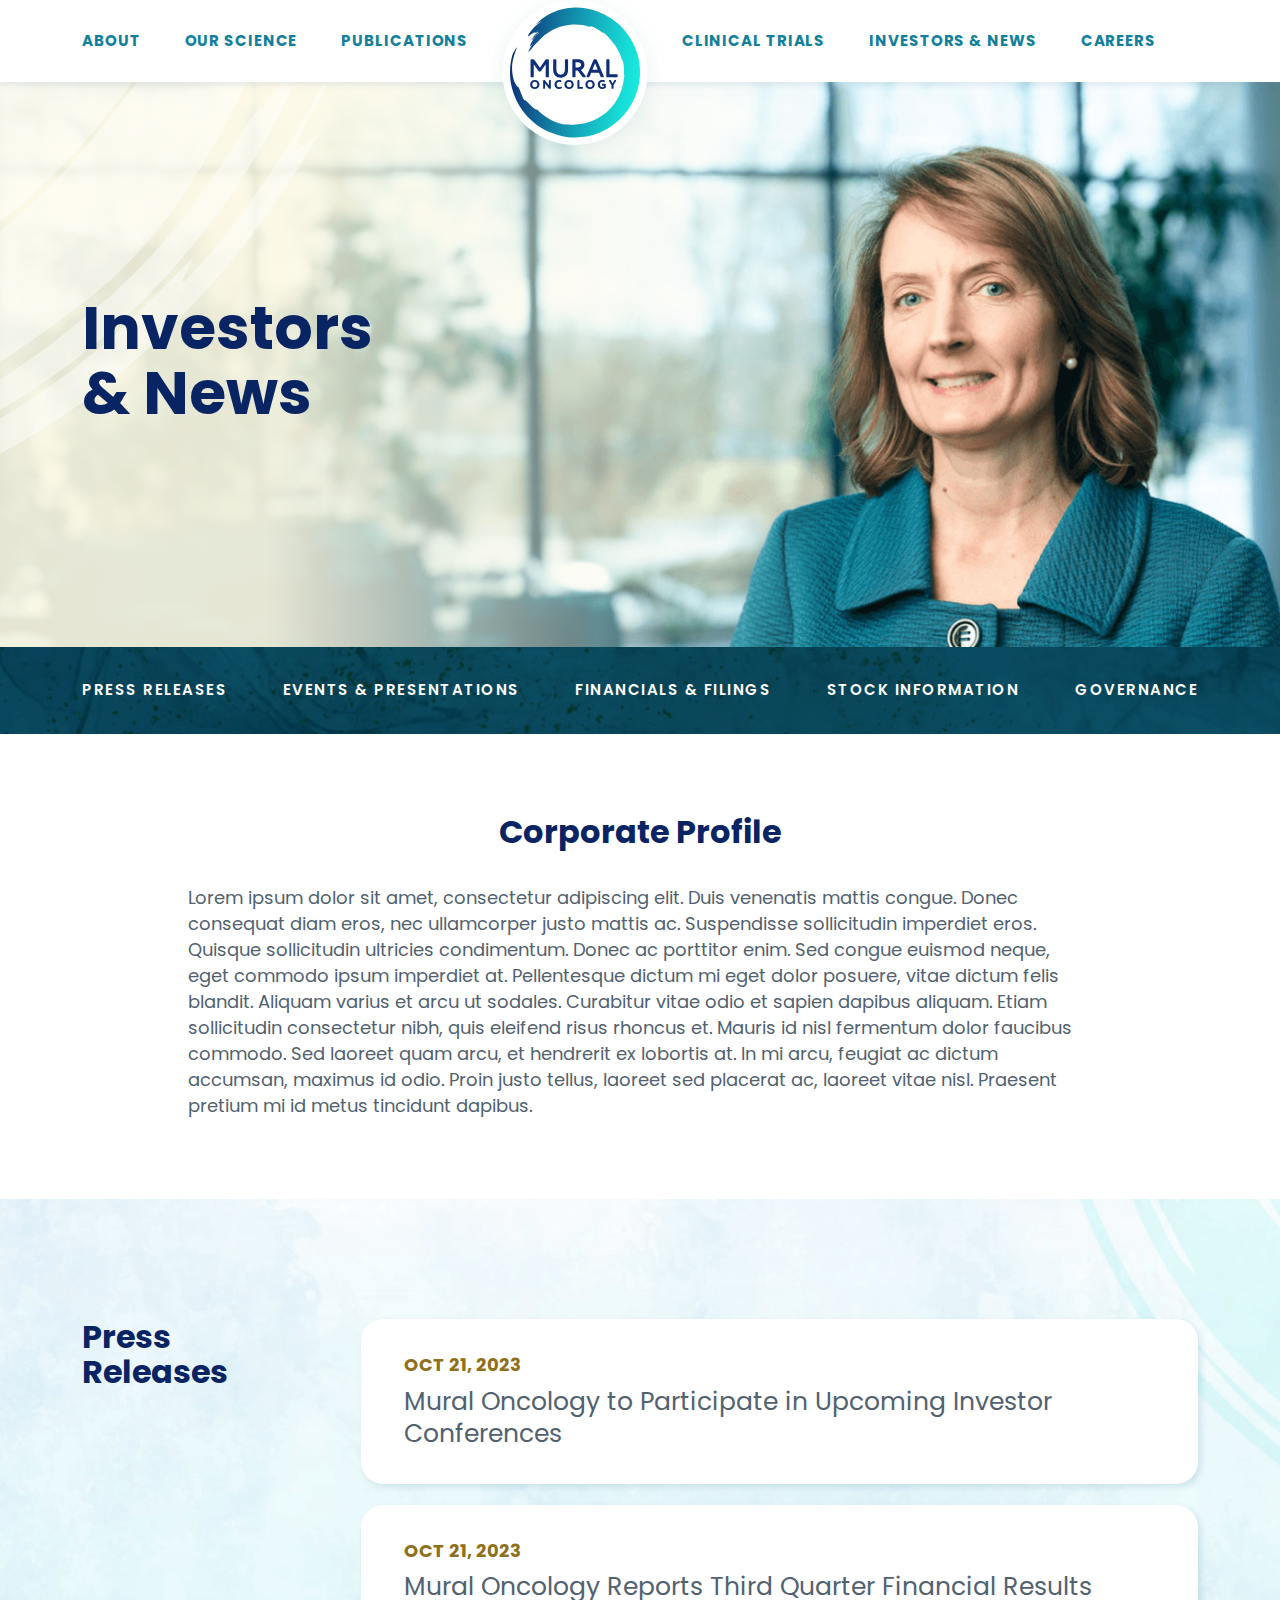
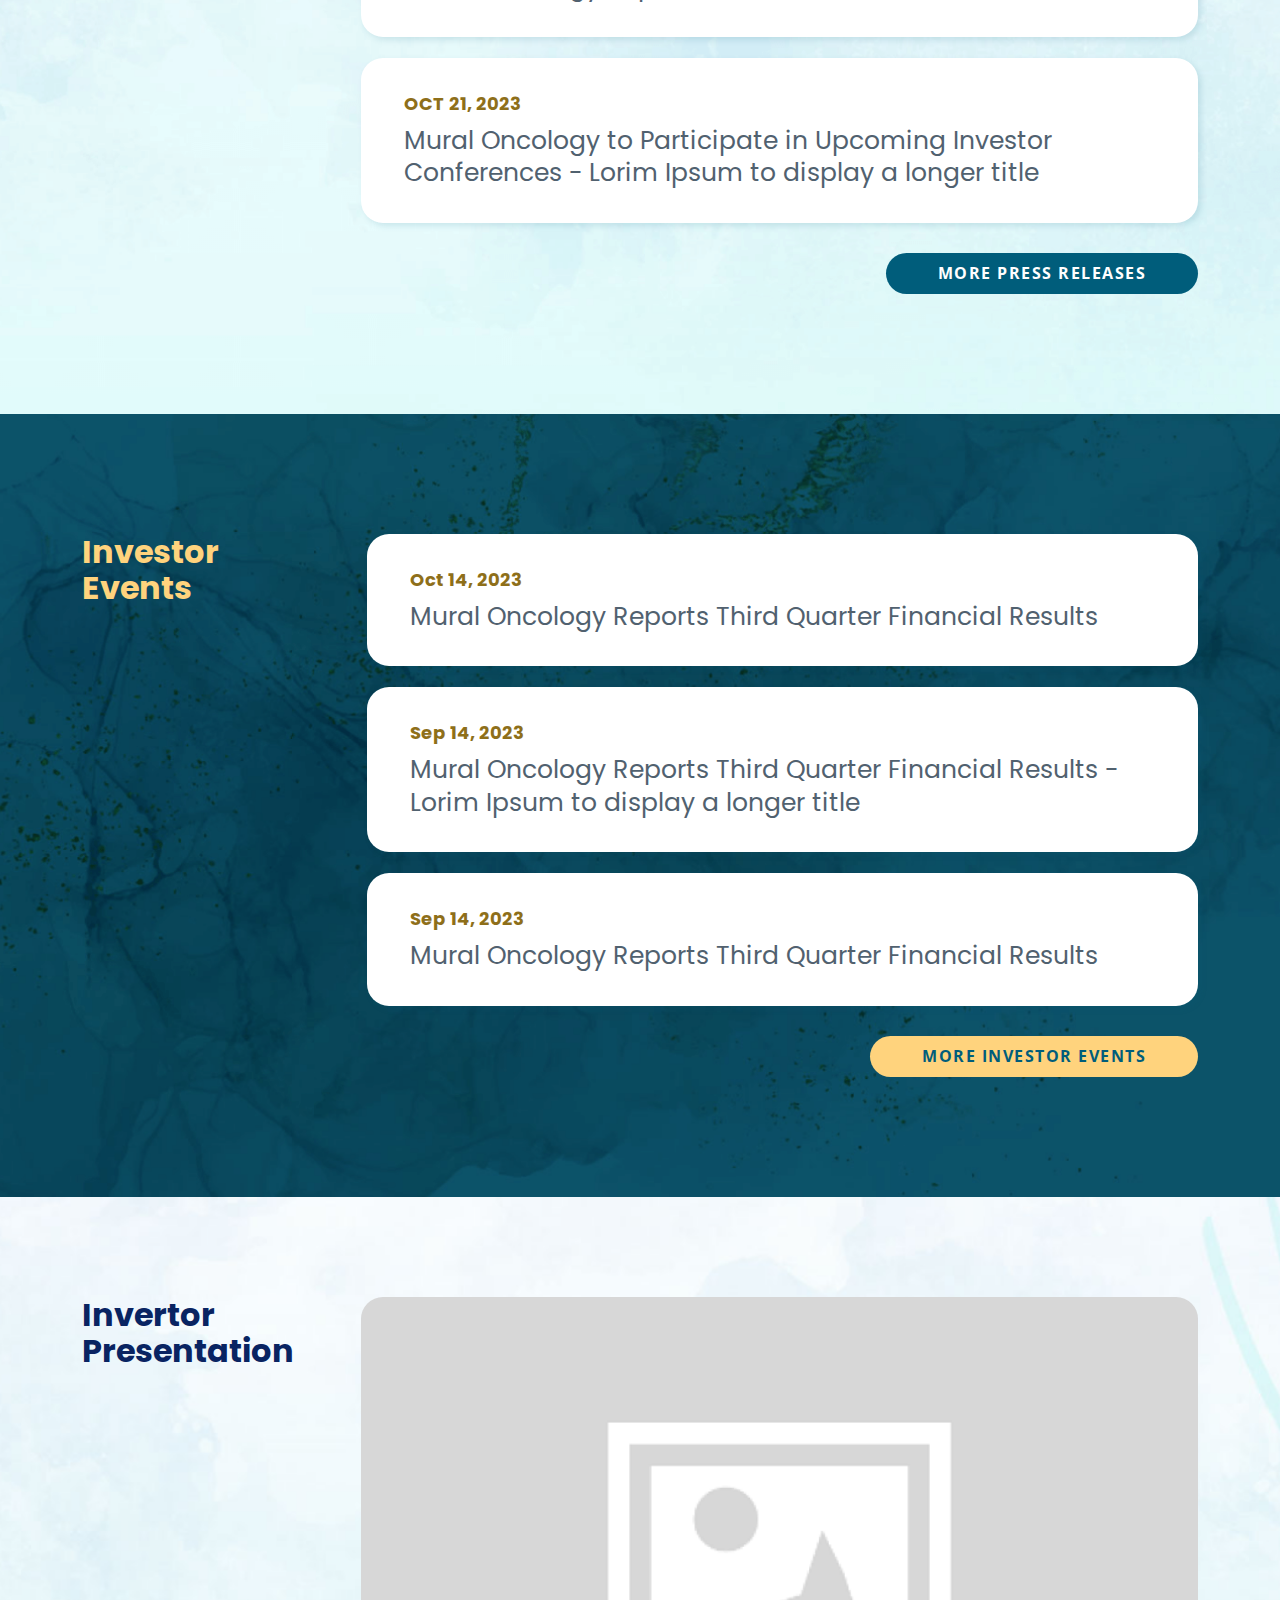
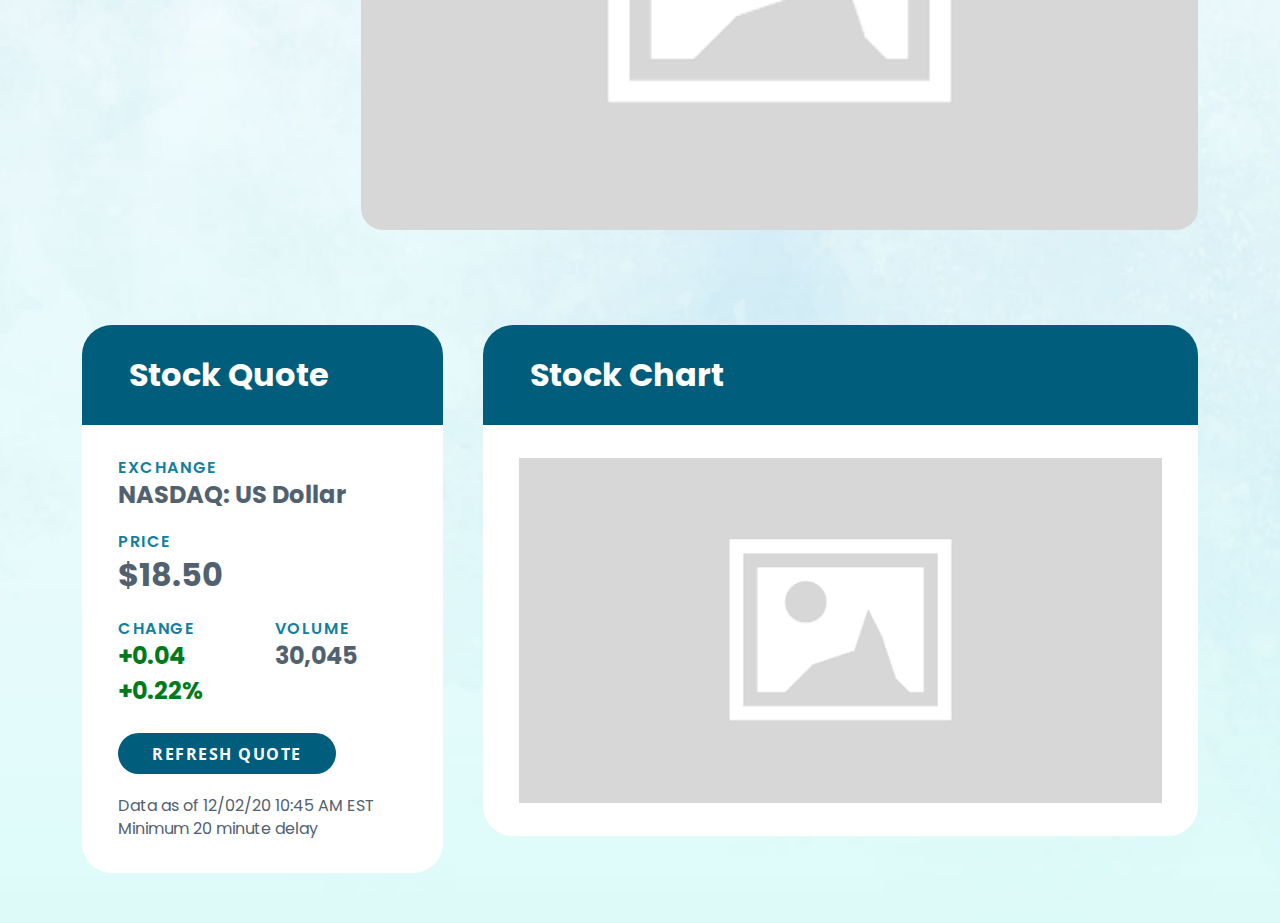
==== index.html @ 208727fe "0.1" ====
<!DOCTYPE html>
<html lang="en">
  <head>
    <meta charset="utf-8" />
    <title>Investor</title>
    <meta
      name="viewport"
      content="width=device-width, initial-scale=1, shrink-to-fit=no"
    />
    <meta name="description" content="Site description will be here" />
    <link rel="stylesheet" type="text/css" href="css/bootstrap.min.css" />
    <link rel="stylesheet" type="text/css" href="css/owl.carousel.min.css" />
    <link
      href="https://kit-pro.fontawesome.com/releases/v5.15.2/css/pro.min.css"
      rel="stylesheet"
    />
    <link rel="stylesheet" href="css/nice-select.css" />
    <link rel="stylesheet" href="css/default-edit.css" />
    <link rel="stylesheet" type="text/css" href="style.css" />
    <link rel="stylesheet" type="text/css" href="css/responsive.css" />
    <!--End ALL STYLESHEET -->
  </head>

  <body>
    <!-- preloader -->
    <div id="preloader"></div>
    <!-- preloader-end -->
    <!-- main-wrap -->
    <div class="main-wrap">
      <!-- offcanvas-start -->
      <div class="offcanvas-menu">
        <ul class="offmenu" id="menuParent">
          <a href="#" class="offcanvas-close"><i class="fa fa-times"></i></a>
          <li class="active"><a href="#">HOME</a></li>
          <li><a href="#">ABOUT US</a></li>
          <li class="dropdown">
            <a href="#" data-bs-toggle="collapse" data-bs-target="#drop-menu1"
              >OUR HORSES</a
            >
            <div
              class="dropdown-menu-custom collapse"
              id="drop-menu1"
              data-bs-parent="#menuParent"
            >
              <ul>
                <li><a href="#">YEARLINGS</a></li>
                <li><a href="#">2 YEAR OLDS</a></li>
                <li><a href="#">3 YEAR OLD PLUS</a></li>
              </ul>
            </div>
          </li>
          <li><a href="#">LATEST NEWS</a></li>
          <li><a href="#">CONTACT & FIND US</a></li>
        </ul>
      </div>
      <div class="offcanvas-overlay"></div>
      <!-- offcanvas-start-end -->

      <!-- header-section -->
      <header class="header-section">
        <div class="header-in">
          <div class="container">
            <div class="header-section__inner">
              <div class="header-left">
                <div class="main-menu">
                  <ul>
                    <li>
                      <a href="#">ABOUT</a>
                      <div class="main-dropdown">
                        <ul class="dropdown-ul">
                          <li><a href="#">Leaders</a></li>
                        </ul>
                      </div>
                    </li>
                    <li>
                      <a href="#">OUR SCIENCE</a>
                      <div class="main-dropdown">
                        <ul class="dropdown-ul">
                          <li><a href="#">Pipeline</a></li>
                        </ul>
                      </div>
                    </li>
                    <li><a href="#">PUBLICATIONS</a></li>
                  </ul>
                </div>
              </div>
              <a href="index.html" class="header-logo">
                <img src="images/logo.svg" alt="" />
              </a>
              <div class="header-right">
                <div class="main-menu">
                  <ul>
                    <li><a href="#">CLINICAL TRIALS</a></li>
                    <li>
                      <a href="#">INVESTORS & NEWS</a>
                      <div class="main-dropdown">
                        <ul class="dropdown-ul">
                          <li><a href="#">Press Releases</a></li>
                          <li><a href="#">Events & Presentations</a></li>
                          <li><a href="#">Financials & Filings</a></li>
                          <li><a href="#">Stock Information</a></li>
                          <li><a href="#">Governance</a></li>
                        </ul>
                      </div>
                    </li>
                    <li><a href="#">CAREERS</a></li>
                  </ul>
                </div>
                <a href="#" class="header-search-icon">
                  <i class="far fa-search"></i>
                </a>
              </div>
            </div>
          </div>
        </div>
      </header>
      <!--End header-section -->

      <!-- main -->
      <main>
        <!-- hero-section -->
        <section class="hero-section">
          <div class="container">
            <div class="hero-section__inner">
              <img src="images/hl-shape.png" alt="" class="hero-shape1" />
              <div class="hero-content">
                <h1 class="h1">
                  Investors <br />
                  & News
                </h1>
              </div>
            </div>
          </div>
        </section>
        <!-- hero-section end -->

        <!-- bar-menu -->
        <div class="bar-menu__outer">
          <div class="container">
            <div class="bar-menu__inner">
              <div class="bar-menu">
                <ul>
                  <li><a href="#">Press Releases</a></li>
                  <li><a href="#">Events & Presentations</a></li>
                  <li><a href="#">Financials & Filings</a></li>
                  <li><a href="#">Stock Information</a></li>
                  <li><a href="#">Governance</a></li>
                </ul>
              </div>
            </div>
          </div>
        </div>
        <!-- bar-menu-end -->

        <!-- cp-section -->
        <section class="cp-section">
          <div class="container">
            <div class="cp-section__inner">
              <div class="cp-content cont-blk">
                <h2 class="h2">Corporate Profile</h2>
                <p>
                  Lorem ipsum dolor sit amet, consectetur adipiscing elit. Duis
                  venenatis mattis congue. Donec consequat diam eros, nec
                  ullamcorper justo mattis ac. Suspendisse sollicitudin
                  imperdiet eros. Quisque sollicitudin ultricies condimentum.
                  Donec ac porttitor enim. Sed congue euismod neque, eget
                  commodo ipsum imperdiet at. Pellentesque dictum mi eget dolor
                  posuere, vitae dictum felis blandit. Aliquam varius et arcu ut
                  sodales. Curabitur vitae odio et sapien dapibus aliquam. Etiam
                  sollicitudin consectetur nibh, quis eleifend risus rhoncus et.
                  Mauris id nisl fermentum dolor faucibus commodo. Sed laoreet
                  quam arcu, et hendrerit ex lobortis at. In mi arcu, feugiat ac
                  dictum accumsan, maximus id odio. Proin justo tellus, laoreet
                  sed placerat ac, laoreet vitae nisl. Praesent pretium mi id
                  metus tincidunt dapibus.
                </p>
              </div>
            </div>
          </div>
        </section>
        <!-- cp-section-end -->

        <!-- pr-section -->
        <section class="pr-section">
          <div class="container">
            <div class="pr-section__inner">
              <div class="pr-row row g-0">
                <div class="col-lg-3">
                  <div class="pr-row__title">
                    <h2 class="h2 mb-0">
                      Press <br />
                      Releases
                    </h2>
                  </div>
                </div>
                <div class="col-lg-9">
                  <div class="x-card__wrapper">
                    <div class="x-card">
                      <h4 class="th4">OCT 21, 2023</h4>
                      <h3 class="mb-0">
                        Mural Oncology to Participate in Upcoming Investor
                        Conferences
                      </h3>
                    </div>
                    <div class="x-card">
                      <h4 class="th4">OCT 21, 2023</h4>
                      <h3 class="mb-0">
                        Mural Oncology Reports Third Quarter Financial Results
                      </h3>
                    </div>
                    <div class="x-card">
                      <h4 class="th4">OCT 21, 2023</h4>
                      <h3 class="mb-0">
                        Mural Oncology to Participate in Upcoming Investor
                        Conferences - Lorim Ipsum to display a longer title
                      </h3>
                    </div>
                  </div>
                  <div class="pr-x-cards-foot">
                    <a href="#" class="default-button">More Press Releases </a>
                  </div>
                </div>
              </div>
            </div>
          </div>
        </section>
        <!-- pr-section-end -->

        <!-- pr-section -->
        <section
          class="pr-section"
          style="
            background: url('images/ie-bg.png') no-repeat center center/cover;
          "
        >
          <div class="container">
            <div class="pr-section__inner">
              <div class="pr-row row">
                <div class="col-lg-3">
                  <div class="pr-row__title">
                    <h2 class="h2 mb-0 color-theme4">
                      Investor <br />
                      Events
                    </h2>
                  </div>
                </div>
                <div class="col-lg-9">
                  <div class="x-card__wrapper">
                    <div class="x-card">
                      <h4 class="th4">Oct 14, 2023</h4>
                      <h3 class="mb-0">
                        Mural Oncology Reports Third Quarter Financial Results
                      </h3>
                    </div>
                    <div class="x-card">
                      <h4 class="th4">Sep 14, 2023</h4>
                      <h3 class="mb-0">
                        Mural Oncology Reports Third Quarter Financial Results -
                        Lorim Ipsum to display a longer title
                      </h3>
                    </div>
                    <div class="x-card">
                      <h4 class="th4">Sep 14, 2023</h4>
                      <h3 class="mb-0">
                        Mural Oncology Reports Third Quarter Financial Results
                      </h3>
                    </div>
                  </div>
                  <div class="pr-x-cards-foot">
                    <a href="#" class="default-button default-button--theme4"
                      >MORE INVESTOR EVENTS</a
                    >
                  </div>
                </div>
              </div>
            </div>
          </div>
        </section>
        <!-- pr-section-end -->

        <!-- ip-section -->
        <section class="ip-section">
          <div class="container">
            <div class="ip-section__inner">
              <div class="ip-t-row row gx-0">
                <div class="col-lg-3">
                  <div class="ip-t-row__title">
                    <h2 class="h2 mb-0">
                      Invertor <br />
                      Presentation
                    </h2>
                  </div>
                </div>
                <div class="col-lg-9">
                  <div class="ip-t-row__image"></div>
                </div>
              </div>

              <div class="ip-b-row row gx-3">
                <div class="col-lg-4">
                  <div class="ip-box">
                    <div class="ip-box__title">
                      <h3 class="mb-0">Stock Quote</h3>
                    </div>
                    <div class="ip-box__body">
                      <div class="ip-cg">
                        <h4>Exchange</h4>
                        <h3 class="mb-0">NASDAQ: US Dollar</h3>
                      </div>
                      <div class="ip-cg">
                        <h4>Price</h4>
                        <h3 class="sb mb-0">$18.50</h3>
                      </div>
                      <div class="row">
                        <div class="col-6">
                          <div class="ip-cg">
                            <h4>Change</h4>
                            <h3 class="mb-0">
                              <span class="grn">+0.04 +0.22%</span>
                            </h3>
                          </div>
                        </div>
                        <div class="col-6">
                          <div class="ip-cg">
                            <h4>Volume</h4>
                            <h3 class="mb-0">30,045</h3>
                          </div>
                        </div>
                      </div>
                      <div class="ip-bd__ft">
                        <a
                          href="#"
                          class="default-button default-button--sw button"
                          >Refresh Quote</a
                        >
                        <p>
                          Data as of 12/02/20 10:45 AM EST <br />
                          Minimum 20 minute delay
                        </p>
                      </div>
                    </div>
                  </div>
                </div>
                <div class="col-lg-8">
                  <div class="ip-box ms-4">
                    <div class="ip-box__title">
                      <h3 class="mb-0">Stock Chart</h3>
                    </div>
                    <div class="ip-box__body">
                      <div class="ip-box-f__image"></div>
                    </div>
                  </div>
                </div>
              </div>
            </div>
          </div>
        </section>
        <!-- ip-section-end -->
      </main>
      <!-- main end -->

      <!-- footer-section -->
      <footer class="footer-section"></footer>
      <!--End footer-section -->
    </div>
    <!-- main-wrap -->

    <!-- js -->
    <script src="js/jquery-3.6.0.min.js"></script>
    <script src="js/bootstrap.bundle.min.js"></script>
    <script src="js/jquery.nice-select.min.js"></script>
    <script src="js/owl.carousel.min.js"></script>
    <script src="js/main.js"></script>
    <!-- End All Js -->
  </body>
</html>
---- css/nice-select.css ----
.nice-select {
  -webkit-tap-highlight-color: transparent;
  background-color: #fff;
  border-radius: 5px;
  border: solid 1px #e8e8e8;
  box-sizing: border-box;
  clear: both;
  cursor: pointer;
  display: block;
  float: left;
  font-family: inherit;
  font-size: 14px;
  font-weight: normal;
  height: 42px;
  line-height: 40px;
  outline: none;
  padding-left: 18px;
  padding-right: 30px;
  position: relative;
  text-align: left !important;
  -webkit-transition: all 0.2s ease-in-out;
  transition: all 0.2s ease-in-out;
  -webkit-user-select: none;
     -moz-user-select: none;
      -ms-user-select: none;
          user-select: none;
  white-space: nowrap;
  width: auto; }
  .nice-select:hover {
    border-color: #dbdbdb; }
  .nice-select:active, .nice-select.open, .nice-select:focus {
    border-color: #999; }
  .nice-select:after {
    border-bottom: 2px solid #999;
    border-right: 2px solid #999;
    content: '';
    display: block;
    height: 5px;
    margin-top: -4px;
    pointer-events: none;
    position: absolute;
    right: 12px;
    top: 50%;
    -webkit-transform-origin: 66% 66%;
        -ms-transform-origin: 66% 66%;
            transform-origin: 66% 66%;
    -webkit-transform: rotate(45deg);
        -ms-transform: rotate(45deg);
            transform: rotate(45deg);
    -webkit-transition: all 0.15s ease-in-out;
    transition: all 0.15s ease-in-out;
    width: 5px; }
  .nice-select.open:after {
    -webkit-transform: rotate(-135deg);
        -ms-transform: rotate(-135deg);
            transform: rotate(-135deg); }
  .nice-select.open .list {
    opacity: 1;
    pointer-events: auto;
    -webkit-transform: scale(1) translateY(0);
        -ms-transform: scale(1) translateY(0);
            transform: scale(1) translateY(0); }
  .nice-select.disabled {
    border-color: #ededed;
    color: #999;
    pointer-events: none; }
    .nice-select.disabled:after {
      border-color: #cccccc; }
  .nice-select.wide {
    width: 100%; }
    .nice-select.wide .list {
      left: 0 !important;
      right: 0 !important; }
  .nice-select.right {
    float: right; }
    .nice-select.right .list {
      left: auto;
      right: 0; }
  .nice-select.small {
    font-size: 12px;
    height: 36px;
    line-height: 34px; }
    .nice-select.small:after {
      height: 4px;
      width: 4px; }
    .nice-select.small .option {
      line-height: 34px;
      min-height: 34px; }
  .nice-select .list {
    background-color: #fff;
    border-radius: 5px;
    box-shadow: 0 0 0 1px rgba(68, 68, 68, 0.11);
    box-sizing: border-box;
    margin-top: 4px;
    opacity: 0;
    overflow: hidden;
    padding: 0;
    pointer-events: none;
    position: absolute;
    top: 100%;
    left: 0;
    -webkit-transform-origin: 50% 0;
        -ms-transform-origin: 50% 0;
            transform-origin: 50% 0;
    -webkit-transform: scale(0.75) translateY(-21px);
        -ms-transform: scale(0.75) translateY(-21px);
            transform: scale(0.75) translateY(-21px);
    -webkit-transition: all 0.2s cubic-bezier(0.5, 0, 0, 1.25), opacity 0.15s ease-out;
    transition: all 0.2s cubic-bezier(0.5, 0, 0, 1.25), opacity 0.15s ease-out;
    z-index: 9; }
    .nice-select .list:hover .option:not(:hover) {
      background-color: transparent !important; }
  .nice-select .option {
    cursor: pointer;
    font-weight: 400;
    line-height: 40px;
    list-style: none;
    min-height: 40px;
    outline: none;
    padding-left: 18px;
    padding-right: 29px;
    text-align: left;
    -webkit-transition: all 0.2s;
    transition: all 0.2s; }
    .nice-select .option:hover, .nice-select .option.focus, .nice-select .option.selected.focus {
      background-color: #f6f6f6; }
    .nice-select .option.selected {
      font-weight: bold; }
    .nice-select .option.disabled {
      background-color: transparent;
      color: #999;
      cursor: default; }

.no-csspointerevents .nice-select .list {
  display: none; }

.no-csspointerevents .nice-select.open .list {
  display: block; }
---- css/default-edit.css ----
/* ---buttons--- */
.default-button {
    min-height: 41px;
    padding: 3px 52px;
    letter-spacing: 1.5px;
    display: inline-flex;
    align-items: center;
    justify-content: center;
    text-align: center;
    background: #005D7B;
    color: #fff;
    border-radius: 40px;
    position: relative;
    z-index: 10;
    text-transform: uppercase;
    font-weight: 700;
    font-family: var(--openSans);
    transition: 0.3s;
}
.default-button::after {
    content: '';
    height: 100%;
    width: 100%;
    top: 0;
    left: 0;
    display: block;
    position: absolute;
    border-radius: inherit;
    background: linear-gradient(91deg, #18E1DA 9.72%, #00BECC 97.7%);
    z-index: -1;
    opacity: 0;
    transition: 0.3s;
}
.default-button:hover::after {
    opacity: 1;
}

.default-button:hover {
    color: #fff;
}

.default-button--theme4 {
    background: var(--theme__color4);
    color: #005D7B;
}

.default-button--sw {
    padding-left: 34px;
    padding-right: 34px;
}
/* ---buttons---end */

/* small-tools */
.underline {
    text-decoration: underline !important;
}
.h-initial {
    height: initial !important;
}
.space-nowrap {
    white-space: nowrap;
}
.hidden-scroll {
    overflow-y: auto !important;
    -ms-overflow-style: none !important;  /* IE and Edge */
    scrollbar-width: none !important;  /* Firefox */
}
.hidden-scroll::-webkit-scrollbar {
    display: none !important;
}
.pseudo-before-none::before {
    display: none !important;
}
.pseudo-after-none::after {
    display: none !important;
}
.pseudo-none::before,
.pseudo-none::after {
    display: none !important;
}



.flip {
    transform: rotateY(180deg);
}
.flip-x {
    transform: rotateX(180deg);
}
.rotate1_8 {
    transform: rotate(45deg) !important;
}
.rotate2_8 {
    transform: rotate(90deg) !important;
}
.rotate3_8 {
    transform: rotate(135deg) !important;
}
.rotate4_8 {
    transform: rotate(180deg) !important;
}
.rotate5_8 {
    transform: rotate(225deg) !important;
}
.rotate6_8 {
    transform: rotate(270deg) !important;
}
.rotate7_8 {
    transform: rotate(315deg) !important;
}
.rotate8_8 {
    transform: rotate(360deg) !important;
}


/* bg */
.bg-theme1 {
    background: var(--theme__color1) !important;
}
.bg-theme2 {
    background: var(--theme__color2) !important;
}
.bg-theme3 {
    background: var(--theme__color3) !important;
}
.bg-theme4 {
    background: var(--theme__color4) !important;
}
.bg-theme5 {
    background: var(--theme__color5) !important;
}

/* hover--bg */
.hover-bg-theme1:hover {
    background: var(--theme__color1) !important;
}
.hover-bg-theme2:hover {
    background: var(--theme__color2) !important;
}
.hover-bg-theme3:hover {
    background: var(--theme__color3) !important;
}
.hover-bg-theme4:hover {
    background: var(--theme__color4) !important;
}
.hover-bg-theme5:hover {
    background: var(--theme__color5) !important;
}


/* fonts */
.font1 {
    font-family: var(--font1);
}
.font2 {
    font-family: var(--font2);
}
.font3 {
    font-family: var(--font3);
}
.font4 {
    font-family: var(--font4);
}


/* text-color */
.color-white {
    color: #fff !important;
}
.color-text {
    color: var(--text__color1) !important;
}
.color-theme1 {
    color: var(--theme__color1) !important;
}
.color-theme2 {
    color: var(--theme__color2) !important;
}
.color-theme3 {
    color: var(--theme__color3) !important;
}
.color-theme4 {
    color: var(--theme__color4) !important;
}
.color-theme5 {
    color: var(--theme__color5) !important;
}


/* text-align */
.text-left {
    text-align: left !important;
}
.text-right {
    text-align: right !important;
}
.text-center {
    text-align: center !important;
}
.text-justified {
    text-align: justify !important;
}


/* font-weights */
.fw-300 {
    font-weight: 300 !important;
}
.fw-400 {
    font-weight: 400 !important;
}
.fw-500 {
    font-weight: 500 !important;
}
.fw-600{
    font-weight: 600!important;
}
.fw-700 {
    font-weight: 700 !important;
}
.fw-800{
    font-weight: 800!important;
}



/* nice-select-edit */
.nice-select {
    height: initial;
    min-height: initial;
    line-height: 1;
    padding: 0 20px 0 0;
    float: none;
    display: inline-block;
    border: none;
}
.nice-select:after {
    margin-top: -2px;
}
.nice-select .list .option,
.nice-select.open .list .option {
    font-size: 16px;
    line-height: initial;
    min-height: initial;
    padding: 13px 15px;
    min-width: 50px;
}
.nice-select .option.selected {
    font-weight: inherit;
}
.nice-select .list {
    border-radius: 2px;
    min-width: 100%;
}

@media (max-width: 767px) {
    .nice-select .list .option,
    .nice-select.open .list .option {
        font-size: 16px;
        line-height: initial;
        min-height: initial;
        padding: 8px 12px;
        min-width: 50px;
    } 
}





/* important */
#scrollUp {
    background-image: url("../images/base/top.png");
    bottom: 20px;
    right: 20px;
    width: 38px;    /* Width of image */
    height: 38px;   /* Height of image */
    color: transparent;
}
---- style.css ----
/*-----------------------------------=========Main-Style-Sheet=========----------------------------------------*/


@import url('https://fonts.googleapis.com/css2?family=Open+Sans:wght@300;400;500;600;700;800&family=Poppins:wght@300;400;500;600;700;800&display=swap');
:root {
  --theme__color1: #11809C;
  --theme__color2: #18E1DA;
  --theme__color3: #092462;
  --theme__color4: #FFD37D;
  --theme__color5: #8E6F1A;
  --poppins: 'Poppins', sans-serif;
  --openSans: 'Open Sans', sans-serif;
}
*,::before,::after {
  box-sizing: border-box;
}
body {
  font-size: 16px;
  line-height: 1.5;
  background-color: #fff;
  color: #51616F;
  overflow-x: hidden;
  word-wrap: break-word;
  word-break: normal;
  font-weight: 400;
  -webkit-font-smoothing: antialiased;
  font-family: var(--poppins);
}
a, a:active, a:focus, a:active, a:hover {
  text-decoration:none !important;
  color: inherit;
}
input{
  -ms-box-sizing: border-box;
  box-sizing: border-box;
}
a:hover,
a:focus,
input:focus,
input:hover,
select:focus,
select:hover,
select:active,
textarea:focus,
textarea:hover,
button:focus {
  outline: none;
}
::placeholder {
  opacity: 1;
}
:focus::placeholder {
  opacity: 0;
}
table {
  border-collapse: separate;
  border-spacing: 0;
  table-layout: fixed; /* Prevents HTML tables from becoming too wide */
  width: 100%;
}
img {
  -ms-interpolation-mode: bicubic;
  border: 0;
  height: auto;
  max-width: 100%;
  vertical-align: middle;
}
iframe {
  width: 100%;
}
h1, h2, h3, h4, h5, h6,
.h1, .h2, .h3, .h4, .h5, .h6{
  font-weight: 700;
}
ul{
    margin: 0;
    padding: 0;
    list-style: none;
}
p{
  margin-bottom: 15px;
}
p:last-child{
  margin: 0;
}
.main-wrap {
  width: 100%;
  overflow: hidden;
}
@media (max-width: 1799px) and (min-width: 1200px) {
  .container {
    max-width: 1140px;
  }
}
@media (min-width: 1800px) {
  .container {
    max-width: 1400px;
  }
}



/* header */
.header-section {
  position: relative;
  top: 0;
  left: 0;
  width: 100%;
  z-index: 100;
}
.header-in {
  background: #fff;
  box-shadow: 0px 3px 6px 0px rgba(112, 144, 176, 0.16);
}
.header-section__inner {
  display: flex;
  align-items: center;
  justify-content: space-between;
}

.header-left {

}
.header-right {
  gap: 42px;
  display: flex;
  align-items: center;
}
.header-logo {
  width: 146px;
  margin-bottom: -63px;
  filter: drop-shadow(0px 5px 10px rgba(16, 110, 132, 0.10));
  border-radius: 50%;
  display: flex;
}
.header-logo img {

}

.main-menu {

}
.main-menu > ul {
  gap: 44px;
  display: flex;
}
.main-menu > ul > li {
  position: relative;
}
.main-menu > ul > li > a {
  font-size: 15px;
  padding: 29px 0;
  display: flex;
  font-weight: 700;
  letter-spacing: 0.9px;
  text-transform: uppercase;
  color: var(--theme__color1);
  transition: 0.3s;
}
.main-menu > ul > li:hover  > a{
  color: var(--theme__color3);
}

.main-menu > ul > li > .main-dropdown {
  left: -22px;
  position: absolute;
  top: 100%;
  padding: 15px 22px;
  /* min-width: calc(100% + 44px); */
  min-width: 260px;
  background: #fff;
  box-shadow: 3px 8px 10px 0px rgba(0, 0, 0, 0.05);
  opacity: 0;
  visibility: hidden;
  transform: translate(0,5px);
  transition: 0.3s;
  inset: 100% -22px auto -22px;
}
.main-menu > ul > li:hover > .main-dropdown {
  opacity: 1;
  visibility: visible;
  transform: translate(0,0px);
}
.dropdown-ul {

}
.dropdown-ul > li {

}
.dropdown-ul > li > a {
  font-size: 16px;
  padding: 15px 0;
  display: flex;
  font-weight: 600;
  text-transform: uppercase;
  color: var(--theme__color1);
  transition: 0.3s;
  white-space: nowrap;
}
.dropdown-ul > li > a:hover {
  color: var(--theme__color3);
}


.header-search-icon {
  font-size: 22px;
  color: var(--theme__color1);
  transition: 0.3s;
}
.header-search-icon:hover {
  color: var(--theme__color3);
}
/* header-end */


/* ---offcanvas-css--- */
.offcanvas-open {
  font-size: 22px;
  transition: 0.3s;
}
.offcanvas-open:hover {
  color: #97A3AE;
}
.offcanvas-close {
  color: var(--theme__color1);
  position: absolute;
  transition: 0.3s;
  right: 25px;
  top: 25px;
}
.offcanvas-close:hover {
  color: #97A3AE;
}
.offcanvas-menu {
  position: fixed;
  height: 100%;
  width: 100%;
  top: 0;
  left: 0;
  z-index: 1000;
  transform: translateX(-105%);
  transition: 0.3s;
}
.offcanvas-menu.active {
  transform: translate(0);
}
.offcanvas-menu .offmenu {
  max-width: 250px;
  min-width: 200px;
  z-index: 5;
  position: relative;
  background: #d5dce2;
  height: 100%;
  padding: 50px 20px 40px;
  overflow: auto;
  -ms-overflow-style: none;  /* IE and Edge */
  scrollbar-width: none;  /* Firefox */
}
.offcanvas-menu .offmenu :-webkit-scrollbar {
  display: none;
}
.offcanvas-menu ul li a {
  display: block;
  text-align: center;
  font-size: 16px;
  color: var(--theme__color1);
  padding: 10px;
}
.dropdown-menu-custom ul {
  background: #fff;
  padding: 20px 0;
}
.dropdown-menu-custom ul li a {
  color: #97A3AE;
}
.offcanvas-overlay {
  position: fixed;
  top: 0;
  left: 0;
  height: 100%;
  width: 100%;
  background: rgba(0, 0, 0, 0.178);
  z-index: 2;
  transform: 0;
  z-index: 900;
  opacity: 0;
  visibility: hidden;
  transition: 0.3s;
}
.offcanvas-overlay.active {
  opacity: 1;
  visibility: visible;
}
/* ---offcanvas-css-end---*/

/* --preloader-- */
#preloader {
  position: fixed;
  top: 0;
  left: 0;
  right: 0;
  bottom: 0;
  z-index: 9999;
  overflow: hidden;
  background: #fff;
}
#preloader:before {
  content: "";
  position: fixed;
  top: calc(50% - 30px);
  left: calc(50% - 30px);
  border: 6px solid var(--theme__color1);
  border-top-color: #e2eefd;
  border-radius: 50%;
  width: 60px;
  height: 60px;
  -webkit-animation: animate-preloader 1s linear infinite;
  animation: animate-preloader 1s linear infinite;
}
@-webkit-keyframes animate-preloader {
  0% {
      transform: rotate(0deg);
  }
  100% {
      transform: rotate(360deg);
  }
}
@keyframes animate-preloader {
  0% {
      transform: rotate(0deg);
  }
  100% {
      transform: rotate(360deg);
  }
}
/* --preloader-end-- */


/* ---hero-section--- */
.hero-section {
  background: url('images/hero-bg.png') no-repeat center center/cover;
  position: relative;
  z-index: 10;
  overflow: hidden;
}
.hero-section::after {
  content: '';
  height: 100%;
  width: 80%;
  left: 0;
  top: 0;
  background: linear-gradient(90deg, rgba(255, 249, 228, 0.90) 26.03%, rgba(255, 255, 236, 0.00) 81.83%);
  z-index: -5;
  display: block;
  position: absolute;
}
.hero-section__inner {
  min-height: 565px;
  display: flex;
  align-items: center;
  position: relative;
}
.hero-shape1 {
  width: 711px;
  position: absolute;
  top: -160px;
  left: -465px;
  z-index: -2;
}
.hero-content {

}
.hero-content .h1 {
  font-size: 60px;
  color: var(--theme__color3);
  line-height: 1.08333333;
}
/* ---hero-section---end */


/* ---bar-menu--- */
.bar-menu__outer {
  background: url('images/bar-menu-bg.png') no-repeat center center/cover;
}
.bar-menu__inner {

}
.bar-menu {

}
.bar-menu > ul {
  display: flex;
  justify-content: space-between;
}
.bar-menu > ul > li {

}
.bar-menu > ul > li > a {
  font-size: 15px;
  padding: 32px 0;
  display: flex;
  font-weight: 600;
  color: #fff;
  letter-spacing: 1.5px;
  text-transform: uppercase;
  transition: 0.3s;
}
.bar-menu > ul > li > a:hover {
  color: var(--theme__color4);
}
/* ---bar-menu---end */


/* ---common--- */
.h2 {
  font-size: 32px;
  margin-bottom: 36px;
  line-height: 112.5%;
  color: var(--theme__color3);
}
p {
  font-size: 18px;
  line-height: 144.444%;
}
.cont-blk {
  display: flex;
  flex-direction: column;
  align-items: flex-start;
}
.cont-blk--center {
  align-items: center;
  text-align: center;
}
/* ---common---end */


/* ---cp-section--- */
.cp-section {
  padding: 80px 0;
} 
.cp-section__inner {
  padding: 0 9.5%;
}
.cp-content {

}
.cp-content .h2 {
  align-self: center;
}
/* ---cp-section---end */


/* ---pr-section--- */
.pr-section {
  padding: 120px 0;
  background: url('images/pr-bg.png') no-repeat center center/cover;
}
.pr-section__inner {

}
.pr-row {

}
.pr-row__title {

}

.x-card__wrapper {
  gap: 21px;
  display: flex;
  flex-direction: column;
}
.x-card {
  padding: 33px 43px;
  border-radius: 22px;
  background: #fff;
  box-shadow: 3px 3px 6px 0px rgba(0, 93, 123, 0.13);
  transition: 0.3s;
}
.x-card:hover {
  background: #005D7B;
}
.x-card .th4 {
  font-size: 18px;
  margin-bottom: 8px;
  color: var(--theme__color5);
  line-height: 144.444%;
  transition: 0.3s;
}
.x-card:hover .th4 {
  color: var(--theme__color4);
}
.x-card h3 {
  font-size: 25px;
  font-weight: 400;
  color: #51616F;
  line-height: 130%;
  transition: 0.3s;
}
.x-card:hover h3 {
  color: #fff;
}

.pr-x-cards-foot {
  margin-top: 30px;
  display: flex;
  justify-content: flex-end;
}
/* ---pr-section---end */


/* ---ip-section--- */
.ip-section {
  padding: 100px 0 50px;
  background: url('images/ip-bg.png') no-repeat center center/cover;
}
.ip-section__inner {

}

.ip-t-row {

}
.ip-t-row__title {

}
.ip-t-row__image {
  height: 533px;
  border-radius: 22px;
  width: 100%;
  background: url('images/placeholder-image.png') no-repeat center center/cover;
}
.ip-t-row__image img {
  height: 100%;
  width: 100%;
  object-fit: cover;
  object-position: center;
  border-radius: inherit;
}

.ip-b-row {
  padding-top: 95px;
}
.ip-box {
  border-radius: 30px;
  background: #fff;
}
.ip-box__title {
  padding: 32px 47px;
  border-top-left-radius: inherit;
  border-top-right-radius: inherit;
  background: #005D7B;
  color: #fff;
}
.ip-box__title h3 {
  font-size: 32px;
  line-height: 112.5%;
}
.ip-box__body {
  padding: 33px 36px;
}
.ip-cg {
  margin-bottom: 20px;
}
.ip-cg h4 {
  font-size: 16px;
  margin-bottom: 0px;
  font-weight: 600;
  letter-spacing: 1.6px;
  text-transform: uppercase;
  color: var(--theme__color1);
}
.ip-cg h3 {
  font-size: 24px;
  font-weight: 700;
  line-height: normal;
  color: #51616F;
}
.ip-cg h3.sb {
  font-size: 32px;
}
.ip-cg h3 .grn {
  color: #007A1D;
}

.ip-bd__ft {
  padding-top: 5px;
}
.ip-bd__ft .button {
  margin-bottom: 20px;
}
.ip-bd__ft p {
  font-size: 16px;
}

.ip-box-f__image {
  height: 345px;
  width: 100%;
  background: url('images/placeholder-image.png') no-repeat center center/cover;
}
.ip-box-f__image img {
  height: 100%;
  width: 100%;
  object-fit: cover;
  object-position: center;
  border-radius: inherit
}
/* ---ip-section---end */
---- css/responsive.css ----
@media (max-width: 1399px) {
 
}


@media (max-width: 1199px) {
 
}


@media (max-width: 991px) {
 
}


@media (max-width: 768px) {
 
}


@media (max-width: 575px) {
 
}


@media (max-width: 390px) {
 
}
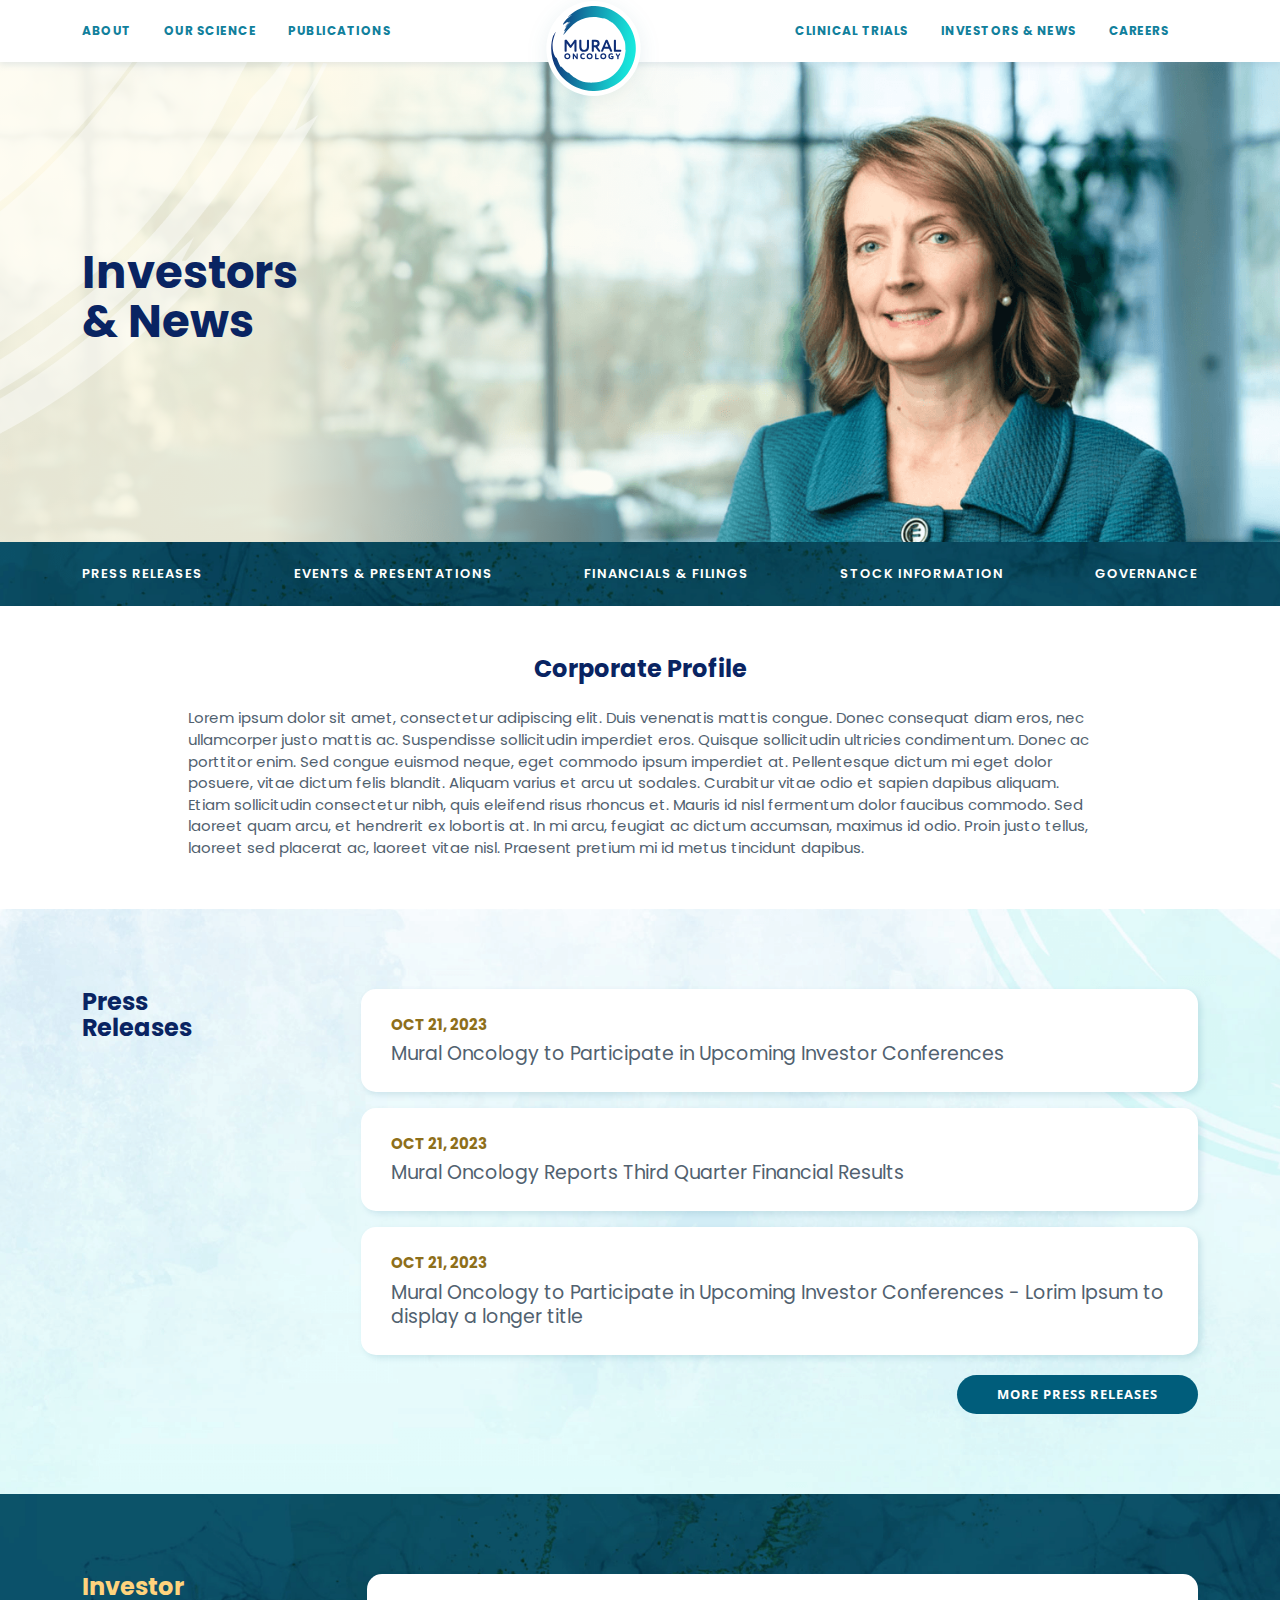
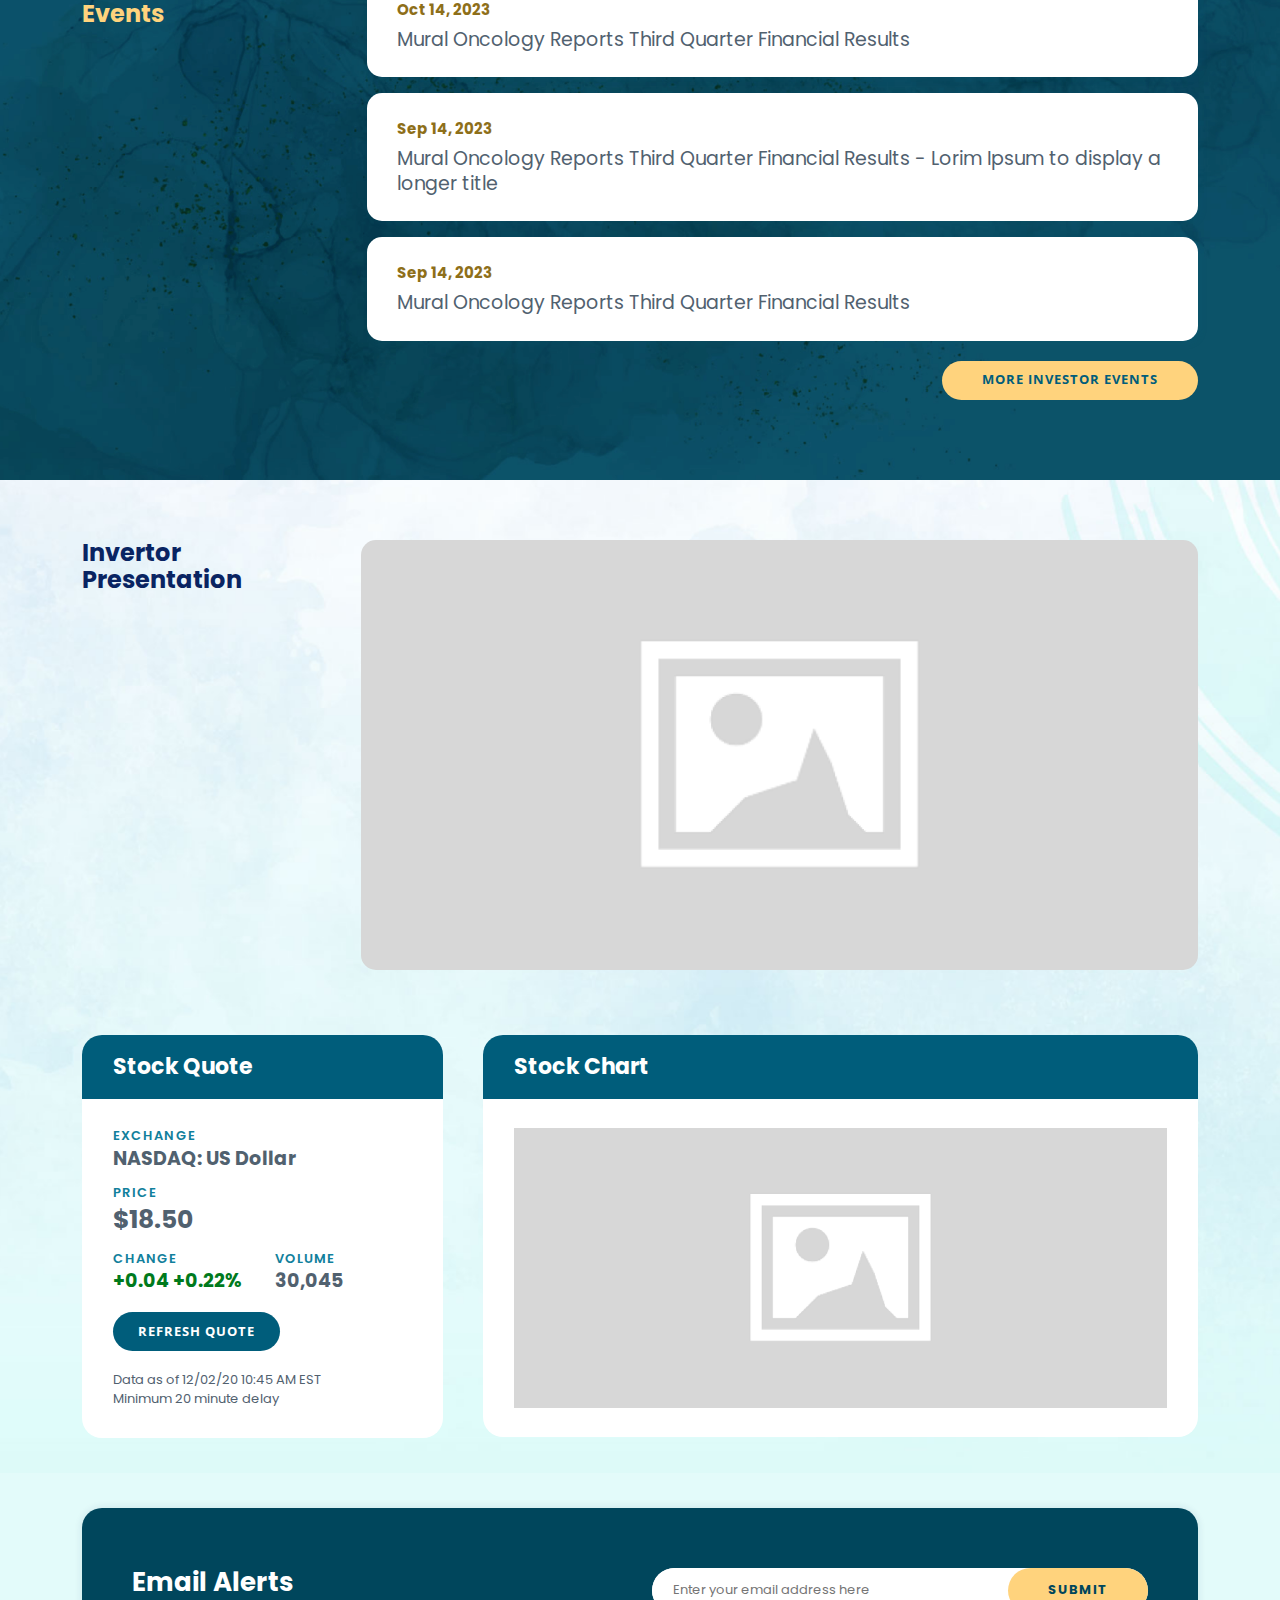
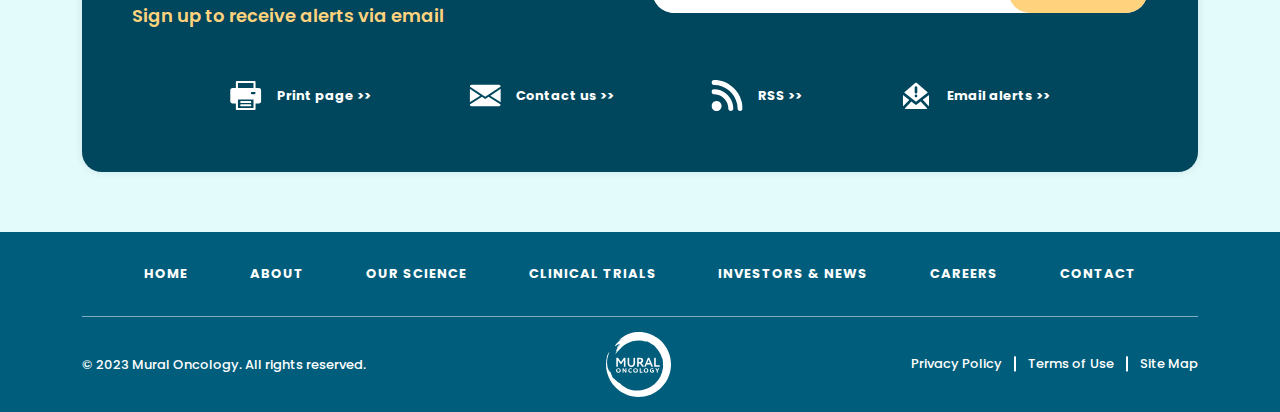
==== commit 49e02f96: "home complete"" ====
--- a/index.html
+++ b/index.html
@@ -29,29 +29,82 @@
     <div class="main-wrap">
       <!-- offcanvas-start -->
       <div class="offcanvas-menu">
-        <ul class="offmenu" id="menuParent">
-          <a href="#" class="offcanvas-close"><i class="fa fa-times"></i></a>
-          <li class="active"><a href="#">HOME</a></li>
-          <li><a href="#">ABOUT US</a></li>
-          <li class="dropdown">
-            <a href="#" data-bs-toggle="collapse" data-bs-target="#drop-menu1"
-              >OUR HORSES</a
-            >
-            <div
-              class="dropdown-menu-custom collapse"
-              id="drop-menu1"
-              data-bs-parent="#menuParent"
-            >
-              <ul>
-                <li><a href="#">YEARLINGS</a></li>
-                <li><a href="#">2 YEAR OLDS</a></li>
-                <li><a href="#">3 YEAR OLD PLUS</a></li>
-              </ul>
-            </div>
-          </li>
-          <li><a href="#">LATEST NEWS</a></li>
-          <li><a href="#">CONTACT & FIND US</a></li>
-        </ul>
+        <div class="offmenu" id="menuParent">
+          <a href="#" class="offcanvas-close"><i class="fal fa-times"></i></a>
+          <ul class="mobile-menu" id="mbl-menu-parent">
+            <li>
+              <a
+                class="collapsed"
+                data-bs-toggle="collapse"
+                data-bs-target="#mbl-mn-32"
+                href="#"
+                >ABOUT <i class="fal fa-chevron-down"></i
+              ></a>
+              <div
+                class="collapse off-collapsed-items"
+                id="mbl-mn-32"
+                data-bs-parent="#mbl-menu-parent"
+              >
+                <ul class="dropdown-ul">
+                  <li><a href="#">Leaders</a></li>
+                </ul>
+              </div>
+            </li>
+            <li>
+              <a
+                class="collapsed"
+                data-bs-toggle="collapse"
+                data-bs-target="#mbl-mn-er4"
+                href="#"
+                >OUR SCIENCE <i class="fal fa-chevron-down"></i
+              ></a>
+              <div
+                class="collapse off-collapsed-items"
+                id="mbl-mn-er4"
+                data-bs-parent="#mbl-menu-parent"
+              >
+                <ul class="dropdown-ul">
+                  <li><a href="#">Pipeline</a></li>
+                </ul>
+              </div>
+            </li>
+            <li><a href="#">PUBLICATIONS</a></li>
+            <li><a href="#">CLINICAL TRIALS</a></li>
+            <li>
+              <a
+                class="collapsed"
+                data-bs-toggle="collapse"
+                data-bs-target="#mbl-mn-sde"
+                href="#"
+                >INVESTORS & NEWS <i class="fal fa-chevron-down"></i
+              ></a>
+              <div
+                class="collapse off-collapsed-items"
+                id="mbl-mn-sde"
+                data-bs-parent="#mbl-menu-parent"
+              >
+                <ul class="dropdown-ul">
+                  <li><a href="press-releases.html">Press Releases</a></li>
+                  <li>
+                    <a href="event-and-presentations.html"
+                      >Events & Presentations</a
+                    >
+                  </li>
+                  <li>
+                    <a href="financials-and-filings.html"
+                      >Financials & Filings</a
+                    >
+                  </li>
+                  <li>
+                    <a href="stock-information.html">Stock Information</a>
+                  </li>
+                  <li><a href="corporate-governance.html">Governance</a></li>
+                </ul>
+              </div>
+            </li>
+            <li><a href="#">CAREERS</a></li>
+          </ul>
+        </div>
       </div>
       <div class="offcanvas-overlay"></div>
       <!-- offcanvas-start-end -->
@@ -62,7 +115,10 @@
           <div class="container">
             <div class="header-section__inner">
               <div class="header-left">
-                <div class="main-menu">
+                <a href="#" class="offcanvas-open d-lg-none">
+                  <i class="fal fa-bars"></i>
+                </a>
+                <div class="main-menu d-lg-block d-none">
                   <ul>
                     <li>
                       <a href="#">ABOUT</a>
@@ -88,18 +144,34 @@
                 <img src="images/logo.svg" alt="" />
               </a>
               <div class="header-right">
-                <div class="main-menu">
+                <div class="main-menu d-lg-block d-none">
                   <ul>
                     <li><a href="#">CLINICAL TRIALS</a></li>
                     <li>
                       <a href="#">INVESTORS & NEWS</a>
                       <div class="main-dropdown">
                         <ul class="dropdown-ul">
-                          <li><a href="#">Press Releases</a></li>
-                          <li><a href="#">Events & Presentations</a></li>
-                          <li><a href="#">Financials & Filings</a></li>
-                          <li><a href="#">Stock Information</a></li>
-                          <li><a href="#">Governance</a></li>
+                          <li>
+                            <a href="press-releases.html">Press Releases</a>
+                          </li>
+                          <li>
+                            <a href="event-and-presentations.html"
+                              >Events & Presentations</a
+                            >
+                          </li>
+                          <li>
+                            <a href="financials-and-filings.html"
+                              >Financials & Filings</a
+                            >
+                          </li>
+                          <li>
+                            <a href="stock-information.html"
+                              >Stock Information</a
+                            >
+                          </li>
+                          <li>
+                            <a href="corporate-governance.html">Governance</a>
+                          </li>
                         </ul>
                       </div>
                     </li>
@@ -140,11 +212,21 @@
             <div class="bar-menu__inner">
               <div class="bar-menu">
                 <ul>
-                  <li><a href="#">Press Releases</a></li>
-                  <li><a href="#">Events & Presentations</a></li>
-                  <li><a href="#">Financials & Filings</a></li>
-                  <li><a href="#">Stock Information</a></li>
-                  <li><a href="#">Governance</a></li>
+                  <li><a href="press-releases.html">Press Releases</a></li>
+                  <li>
+                    <a href="event-and-presentations.html"
+                      >Events & Presentations</a
+                    >
+                  </li>
+                  <li>
+                    <a href="financials-and-filings.html"
+                      >Financials & Filings</a
+                    >
+                  </li>
+                  <li>
+                    <a href="stock-information.html">Stock Information</a>
+                  </li>
+                  <li><a href="corporate-governance.html">Governance</a></li>
                 </ul>
               </div>
             </div>
@@ -217,7 +299,9 @@
                     </div>
                   </div>
                   <div class="pr-x-cards-foot">
-                    <a href="#" class="default-button">More Press Releases </a>
+                    <a href="press-releases.html" class="default-button"
+                      >More Press Releases
+                    </a>
                   </div>
                 </div>
               </div>
@@ -342,7 +426,7 @@
                   </div>
                 </div>
                 <div class="col-lg-8">
-                  <div class="ip-box ms-4">
+                  <div class="ip-box ms-lg-4 mt-lg-0 mt-4">
                     <div class="ip-box__title">
                       <h3 class="mb-0">Stock Chart</h3>
                     </div>
@@ -356,11 +440,203 @@
           </div>
         </section>
         <!-- ip-section-end -->
+
+        <!-- cta-section -->
+        <section class="cta-section">
+          <div class="container">
+            <div class="cta-section__inner">
+              <div class="cta__box">
+                <div class="cta__box__sr row">
+                  <div class="col-lg-6">
+                    <div class="cta__sr-content">
+                      <h3>Email Alerts</h3>
+                      <h4>Sign up to receive alerts via email</h4>
+                    </div>
+                  </div>
+                  <div class="col-lg-6">
+                    <div class="cta__mail">
+                      <input
+                        type="text"
+                        class="input"
+                        placeholder="Enter your email address here"
+                      />
+                      <button class="submit-button">SUBMIT</button>
+                    </div>
+                  </div>
+                </div>
+                <div class="cta__menu">
+                  <a href="#" class="a">
+                    <div class="icon">
+                      <svg
+                        xmlns="http://www.w3.org/2000/svg"
+                        width="44"
+                        height="43"
+                        viewBox="0 0 44 43"
+                        fill="none"
+                      >
+                        <g clip-path="url(#clip0_32_1271)">
+                          <path
+                            d="M27.799 33.5796H15.4297C14.6415 33.5796 14.0024 34.2213 14.0024 35.0129C14.0024 35.8046 14.6414 36.4463 15.4297 36.4463H27.7989C28.5871 36.4463 29.2261 35.8046 29.2261 35.0129C29.2261 34.2213 28.5871 33.5796 27.799 33.5796Z"
+                            fill="white"
+                          />
+                          <path
+                            d="M27.799 29.0591H15.4297C14.6415 29.0591 14.0024 29.7008 14.0024 30.4924C14.0024 31.2841 14.6414 31.9258 15.4297 31.9258H27.7989C28.5871 31.9258 29.2261 31.2841 29.2261 30.4924C29.2261 29.7008 28.5871 29.0591 27.799 29.0591Z"
+                            fill="white"
+                          />
+                          <path
+                            d="M39.6924 11.246H35.1513V2.95045C35.1513 2.1589 34.5123 1.51709 33.724 1.51709H9.50459C8.71642 1.51709 8.07735 2.15881 8.07735 2.95045V11.246H3.53621C1.69995 11.246 0.206055 12.7464 0.206055 14.5905V29.0108C0.206055 30.8549 1.69995 32.3552 3.53621 32.3552H8.0776V40.0494C8.0776 40.8409 8.71659 41.4827 9.50485 41.4827H33.7238C34.5119 41.4827 35.151 40.841 35.151 40.0494V32.3552H39.6924C41.5287 32.3552 43.0226 30.8549 43.0226 29.0108V14.5905C43.0226 12.7465 41.5287 11.246 39.6924 11.246ZM10.9318 4.38381H32.2968V11.246H10.9318V4.38381ZM32.2965 38.616H10.9321C10.9321 38.3359 10.9321 27.2359 10.9321 26.8894H32.2966C32.2965 27.2446 32.2965 38.3467 32.2965 38.616ZM33.724 19.6625H30.0911C29.3029 19.6625 28.6638 19.0208 28.6638 18.2291C28.6638 17.4375 29.3028 16.7958 30.0911 16.7958H33.724C34.5122 16.7958 35.1513 17.4375 35.1513 18.2291C35.1513 19.0208 34.5123 19.6625 33.724 19.6625Z"
+                            fill="white"
+                          />
+                        </g>
+                        <defs>
+                          <clipPath id="clip0_32_1271">
+                            <rect
+                              width="42.8165"
+                              height="43"
+                              fill="white"
+                              transform="translate(0.206055)"
+                            />
+                          </clipPath>
+                        </defs>
+                      </svg>
+                    </div>
+                    <div class="text">Print page >></div>
+                  </a>
+                  <a href="#" class="a">
+                    <div class="icon">
+                      <svg
+                        xmlns="http://www.w3.org/2000/svg"
+                        width="44"
+                        height="43"
+                        viewBox="0 0 44 43"
+                        fill="none"
+                      >
+                        <g clip-path="url(#clip0_32_1777)">
+                          <path
+                            d="M29.3076 21.7204L43.7421 30.8848V12.169L29.3076 21.7204Z"
+                            fill="white"
+                          />
+                          <path
+                            d="M0.925781 12.169V30.8848L15.3603 21.7204L0.925781 12.169Z"
+                            fill="white"
+                          />
+                          <path
+                            d="M41.066 6.71875H3.60161C2.26627 6.71875 1.20656 7.7185 1.00586 9.00581L22.3338 23.1179L43.6618 9.00581C43.4611 7.7185 42.4014 6.71875 41.066 6.71875Z"
+                            fill="white"
+                          />
+                          <path
+                            d="M26.8563 23.3436L23.0698 25.8484C22.845 25.9962 22.5907 26.0688 22.3338 26.0688C22.0769 26.0688 21.8227 25.9962 21.5979 25.8484L17.8114 23.3409L1.01123 34.013C1.21728 35.2896 2.27164 36.2813 3.60163 36.2813H41.0661C42.3961 36.2813 43.4504 35.2896 43.6565 34.013L26.8563 23.3436Z"
+                            fill="white"
+                          />
+                        </g>
+                        <defs>
+                          <clipPath id="clip0_32_1777">
+                            <rect
+                              width="42.8165"
+                              height="43"
+                              fill="white"
+                              transform="translate(0.925781)"
+                            />
+                          </clipPath>
+                        </defs>
+                      </svg>
+                    </div>
+                    <div class="text">Contact us >></div>
+                  </a>
+                  <a href="#" class="a">
+                    <div class="icon">
+                      <svg
+                        xmlns="http://www.w3.org/2000/svg"
+                        width="44"
+                        height="43"
+                        viewBox="0 0 44 43"
+                        fill="none"
+                      >
+                        <g clip-path="url(#clip0_32_1303)">
+                          <path
+                            d="M7.64222 42.913C11.4562 42.913 14.5481 39.8078 14.5481 35.9775C14.5481 32.1471 11.4562 29.042 7.64222 29.042C3.8282 29.042 0.736328 32.1471 0.736328 35.9775C0.736328 39.8078 3.8282 42.913 7.64222 42.913Z"
+                            fill="white"
+                          />
+                          <path
+                            d="M23.7675 39.5151C23.7675 41.4223 25.3214 42.9828 27.2205 42.9828C29.1196 42.9828 30.6734 41.4223 30.6734 39.5151C30.6734 24.8119 18.7608 12.8135 4.08576 12.8135C2.18664 12.8135 0.632812 14.374 0.632812 16.2812C0.632812 18.1885 2.18664 19.749 4.08576 19.749C14.9625 19.749 23.7675 28.6264 23.7675 39.5151Z"
+                            fill="white"
+                          />
+                          <path
+                            d="M39.9965 42.9829C41.8956 42.9829 43.4495 41.4224 43.4495 39.5152C43.4495 17.7377 25.8049 0.0175781 4.12042 0.0175781C2.22131 0.0175781 0.66748 1.57806 0.66748 3.48532C0.66748 5.39258 2.22131 6.95306 4.12042 6.95306C22.0067 6.95306 36.5436 21.5523 36.5436 39.5152C36.5436 41.4224 38.0629 42.9829 39.9965 42.9829Z"
+                            fill="white"
+                          />
+                        </g>
+                        <defs>
+                          <clipPath id="clip0_32_1303">
+                            <rect
+                              width="42.8165"
+                              height="43"
+                              fill="white"
+                              transform="translate(0.632812)"
+                            />
+                          </clipPath>
+                        </defs>
+                      </svg>
+                    </div>
+                    <div class="text">RSS >></div>
+                  </a>
+                  <a href="#" class="a">
+                    <div class="icon">
+                      <svg
+                        xmlns="http://www.w3.org/2000/svg"
+                        width="53"
+                        height="52"
+                        viewBox="0 0 53 52"
+                        fill="none"
+                      >
+                        <path
+                          d="M37.6044 32.3698L48.0549 24.1777V41.1665C48.0549 41.8013 47.9341 42.4015 47.7658 42.9843L37.6044 32.3698ZM34.187 35.0522L27.8075 40.055C27.417 40.3605 26.9489 40.5122 26.4807 40.5122C26.0125 40.5122 25.5422 40.3605 25.1539 40.055L18.8413 35.1042L7.84059 46.5983C8.85889 47.2678 10.0735 47.6665 11.3788 47.6665H41.5826C42.9202 47.6665 44.1651 47.257 45.2006 46.5528L34.187 35.0522ZM4.90649 24.1777V41.1665C4.90649 41.836 5.0381 42.4708 5.22364 43.0797L15.4218 32.424L4.90649 24.1777ZM46.1068 20.2083L26.4807 35.5982L6.8568 20.2105L25.1215 4.45234C25.9327 3.75034 27.1301 3.75467 27.937 4.45451L46.1068 20.2083ZM28.6381 25.7507C28.6381 24.5525 27.6738 23.584 26.4807 23.584C25.2876 23.584 24.3233 24.5525 24.3233 25.7507V25.9998C24.3233 27.198 25.2876 28.1665 26.4807 28.1665C27.6738 28.1665 28.6381 27.198 28.6381 25.9998V25.7507ZM28.6381 19.827V11.8407C28.6381 10.6425 27.6738 9.67401 26.4807 9.67401C25.2876 9.67401 24.3233 10.6425 24.3233 11.8407V19.8292C24.3233 21.0273 25.2876 21.9958 26.4807 21.9958C27.6738 21.9958 28.6381 21.0252 28.6381 19.827Z"
+                          fill="white"
+                        />
+                      </svg>
+                    </div>
+                    <div class="text">Email alerts >></div>
+                  </a>
+                </div>
+              </div>
+            </div>
+          </div>
+        </section>
+        <!-- cta-section-end -->
       </main>
       <!-- main end -->
 
       <!-- footer-section -->
-      <footer class="footer-section"></footer>
+      <footer class="footer-section">
+        <div class="container">
+          <div class="footer-section__inner">
+            <div class="footer-menu">
+              <ul>
+                <li><a href="#">HOME</a></li>
+                <li><a href="#">ABOUT</a></li>
+                <li><a href="#">OUR SCIENCE</a></li>
+                <li><a href="#">CLINICAL TRIALS</a></li>
+                <li><a href="#">INVESTORS & NEWS</a></li>
+                <li><a href="#">CAREERS</a></li>
+                <li><a href="#">CONTACT</a></li>
+              </ul>
+            </div>
+            <div class="footer__bottom">
+              <p class="copy-right mb-0">
+                © 2023 Mural Oncology. All rights reserved.
+              </p>
+              <a href="index.html" class="footer__logo">
+                <img src="images/footer-logo.svg" alt="" />
+              </a>
+              <ul class="ft-bt-menu">
+                <li><a href="#">Privacy Policy</a></li>
+                <li><a href="#">Terms of Use</a></li>
+                <li><a href="#">Site Map</a></li>
+              </ul>
+            </div>
+          </div>
+        </div>
+      </footer>
       <!--End footer-section -->
     </div>
     <!-- main-wrap -->
--- a/css/default-edit.css
+++ b/css/default-edit.css
@@ -1,5 +1,6 @@
 /* ---buttons--- */
 .default-button {
+    font-size: 15px;
     min-height: 41px;
     padding: 3px 52px;
     letter-spacing: 1.5px;
--- a/style.css
+++ b/style.css
@@ -217,6 +217,7 @@
 .offcanvas-open {
   font-size: 22px;
   transition: 0.3s;
+  color: var(--theme__color1);
 }
 .offcanvas-open:hover {
   color: #97A3AE;
@@ -225,8 +226,10 @@
   color: var(--theme__color1);
   position: absolute;
   transition: 0.3s;
-  right: 25px;
-  top: 25px;
+  right: 15px;
+  top: 15px;
+  font-size: 20px;
+  line-height: 1;
 }
 .offcanvas-close:hover {
   color: #97A3AE;
@@ -249,7 +252,7 @@
   min-width: 200px;
   z-index: 5;
   position: relative;
-  background: #d5dce2;
+  background: #fff;
   height: 100%;
   padding: 50px 20px 40px;
   overflow: auto;
@@ -259,19 +262,27 @@
 .offcanvas-menu .offmenu :-webkit-scrollbar {
   display: none;
 }
-.offcanvas-menu ul li a {
+.mobile-menu li a {
   display: block;
   text-align: center;
-  font-size: 16px;
+  font-size: 13px;
+  font-weight: 600;
   color: var(--theme__color1);
-  padding: 10px;
-}
-.dropdown-menu-custom ul {
-  background: #fff;
-  padding: 20px 0;
-}
-.dropdown-menu-custom ul li a {
-  color: #97A3AE;
+  padding: 5px;
+  display: flex;
+  gap: 10px;
+  align-items: center;
+  transition: 0.3s;
+  justify-content: space-between;
+}
+.mobile-menu li a:hover {
+  color: var(--theme__color3);
+}
+.mobile-menu li .dropdown-ul li a {
+  padding: 7px 10px;
+}
+.off-collapsed-items {
+  background: #E3FBFA;
 }
 .offcanvas-overlay {
   position: fixed;
@@ -605,4 +616,224 @@
   object-position: center;
   border-radius: inherit
 }
-/* ---ip-section---end */+/* ---ip-section---end */
+
+
+/* ---cta-section--- */
+.cta-section {
+  padding: 50px 0 85px;
+  background: #E3FBFA;
+}
+.cta-section__inner {
+
+}
+
+.cta__box {
+  padding: 90px 80px 80px;
+  border-radius: 30px;
+  background: #00465C;
+  color: #fff;
+  box-shadow: 0px 0px 6px 2px rgba(9, 36, 98, 0.07);
+}
+.cta__box__sr {
+
+}
+.cta__sr-content {
+
+}
+.cta__sr-content h3 {
+  font-size: 32px;
+  line-height: 112.5%;
+}
+.cta__sr-content h4 {
+  font-size: 24px;
+  font-weight: 600;
+  color: var(--theme__color4);
+  line-height: 122.464%;
+}
+.cta__mail {
+  display: flex;
+  width: 100%;
+  border-radius: 40px;
+  background: #fff;
+  border-radius: 40px;
+}
+.cta__mail .input {
+  height: 55px;
+  padding: 10px 28px;
+  font-size: 16px;
+  font-weight: 400;
+  color: #51616F;
+  line-height: 162.5%;
+  border: 1px solid transparent;
+  flex-grow: 1;
+  border-radius: 40px;
+  background: #fff;
+}
+.cta__mail .submit-button {
+  font-size: 16px;
+  height: 55px;
+  width: 208px;
+  font-style: normal;
+  font-weight: 700;
+  line-height: normal;
+  letter-spacing: 1.6px;
+  text-transform: uppercase;  
+  border: none;
+  background: var(--theme__color4);
+  color: #00465C;
+  border-radius: 40px;
+  display: flex;
+  align-items: center;
+  justify-content: center;
+  position: relative;
+  z-index: 10;
+  transition: 0.3s;
+}
+.cta__mail .submit-button:hover {
+  color: #fff;
+}
+.cta__mail .submit-button::after {
+  content: '';
+  height: 100%;
+  width: 100%;
+  top: 0;
+  left: 0;
+  display: block;
+  position: absolute;
+  border-radius: inherit;
+  background: linear-gradient(91deg, #18E1DA 9.72%, #00BECC 97.7%);
+  z-index: -1;
+  opacity: 0;
+  transition: 0.3s;
+}
+.cta__mail .submit-button:hover::after {
+  opacity: 1;
+}
+
+
+.cta__menu {
+  margin-top: 50px;
+  display: flex;
+  justify-content: space-evenly;
+}
+.cta__menu .a {
+  font-size: 16px;
+  gap: 21px;
+  font-weight: 700;
+  line-height: 156.25%;
+  align-items: center;
+  display: flex;
+  transition: 0.3s;
+}
+.cta__menu .a:hover {
+  color: var(--theme__color2);
+}
+.cta__menu .a .icon {
+
+}
+.cta__menu .a .icon svg {
+  width: 100%;
+}
+.cta__menu .a .icon svg [fill="white"] {
+  transition: 0.3s;
+}
+.cta__menu .a:hover .icon svg [fill="white"] {
+  fill: var(--theme__color2);
+}
+.cta__menu .a .text {
+
+}
+/* ---cta-section---end */
+
+
+/* ---footer-section--- */
+.footer-section {
+  background: #005D7B;
+  color: #fff;
+}
+.footer-section__inner {
+
+}
+
+.footer-menu {
+  padding: 50px 0;
+}
+.footer-menu ul {
+  display: flex;
+  align-items: center;
+  justify-content: space-evenly;
+}
+.footer-menu ul li {
+
+}
+.footer-menu ul li a {
+  font-size: 15px;
+  font-style: normal;
+  font-weight: 700;
+  line-height: normal;
+  letter-spacing: 1.5px;
+  text-transform: uppercase;
+  transition: 0.3s;
+}
+.footer-menu ul li a:hover {
+  color: var(--theme__color4);
+}
+
+.footer__bottom {
+  padding: 23px 0;
+  border-top: 1px solid rgba(255, 255, 255, 0.50);
+  display: flex;
+  justify-content: space-between;
+  align-items: center;
+}
+.copy-right {
+  font-size: 16px;
+  font-weight: 500;
+  line-height: 162.5%;
+}
+.footer__logo {
+  width: 90px;
+  display: flex;
+}
+.footer__logo .image {
+
+}
+.ft-bt-menu {
+  display: flex;
+}
+.ft-bt-menu li {
+
+}
+.ft-bt-menu li a {
+  font-size: 16px;
+  padding: 0 13px;
+  font-weight: 500;
+  line-height: 100%;
+  transition: 0.3s;
+  position: relative;
+}
+.ft-bt-menu li a:hover {
+  color: var(--theme__color4);
+}
+.ft-bt-menu li a::before {
+  content: '';
+  height: 80%;
+  width: 2px;
+  background: #fff;
+  left: 0;
+  top: 50%;
+  transform: translate(-50%, -50%);
+  position: absolute;
+  display: flex;
+}
+.ft-bt-menu li:first-child a {
+  padding-left: 0;
+}
+.ft-bt-menu li:last-child a {
+  padding-right: 0;
+}
+.ft-bt-menu li:first-child a:before {
+  display: none;
+}
+/* ---footer-section---end */--- a/css/responsive.css
+++ b/css/responsive.css
@@ -1,22 +1,327 @@
 
 
-@media (max-width: 1399px) {
- 
+@media (max-width: 1799px) {
+    .main-menu > ul > li > a {
+        font-size: 12px;
+        padding: 22px 0;
+        letter-spacing: 0.5px;
+    }
+    .header-logo {
+        width: 95px;
+        margin-bottom: -35px;
+    }
+    .main-menu > ul {
+        gap: 32px;
+    }
+    .dropdown-ul > li > a {
+        font-size: 12.5px;
+        padding: 10px 0;
+    }
+    .main-menu > ul > li > .main-dropdown {
+        left: -22px;
+        padding: 8px 16px;
+        min-width: 205px;
+        inset: 100% -16px auto -16px;
+    }
+    .header-search-icon {
+        font-size: 17px;
+    }
+    .header-right {
+        gap: 29px;
+    }
+
+    .hero-section__inner {
+        min-height: 480px;
+    }
+    .hero-content .h1 {
+        font-size: 45px;
+    }
+    .bar-menu > ul > li > a {
+        font-size: 13px;
+        padding: 22px 0;
+        letter-spacing: 0.9px;
+    }
+
+    .cp-section {
+        padding: 50px 0;
+    }
+    .h2 {
+        font-size: 24px;
+        margin-bottom: 25px;
+    }
+    p {
+        font-size: 15px;
+    }
+
+    .pr-section {
+        padding: 80px 0;
+    }
+    .x-card .th4 {
+        font-size: 15px;
+        margin-bottom: 7px;
+    }
+    .x-card h3 {
+        font-size: 19px;
+    }
+    .x-card {
+        padding: 25px 30px;
+        border-radius: 15px;
+    }
+    .x-card__wrapper {
+        gap: 16px;
+    }
+    .default-button {
+        font-size: 13px;
+        min-height: 39px;
+        padding: 3px 40px;
+        letter-spacing: 1px;
+    }
+    .pr-x-cards-foot {
+        margin-top: 20px;
+    }
+
+    .ip-section {
+        padding: 60px 0 35px;
+    }
+    .ip-t-row__image {
+        height: 430px;
+        border-radius: 15px;
+    }
+
+    .ip-b-row {
+        padding-top: 65px;
+    }
+    .ip-box__title h3 {
+        font-size: 22px;
+    }
+    .ip-box__title {
+        padding: 20px 31px;
+    }
+    .ip-box {
+        border-radius: 20px;
+    }
+    .ip-box__body {
+        padding: 29px 31px;
+    }
+    .ip-cg h4 {
+        font-size: 13px;
+        letter-spacing: 1.1px;
+    }
+    .ip-cg h3 {
+        font-size: 19px;
+    }
+    .ip-cg {
+        margin-bottom: 12px;
+    }
+    .ip-cg h3.sb {
+        font-size: 25px;
+    }
+    .default-button--sw {
+        padding-left: 25px;
+        padding-right: 25px;
+    }
+    .ip-bd__ft p {
+        font-size: 13px;
+    }
+    .ip-box-f__image {
+        height: 280px;
+    }
+
+    .cta-section {
+        padding: 35px 0 60px;
+    }
+    .cta__menu .a .icon {
+        width: 32px;
+    }
+    .cta__menu .a {
+        font-size: 13px;
+        gap: 15px;
+    }
+    .cta__menu {
+        margin-top: 35px;
+    }
+    .cta__sr-content h3 {
+        font-size: 26px;
+    }
+    .cta__sr-content h4 {
+        font-size: 18px;
+    }
+    .cta__mail .input {
+        height: 45px;
+        padding: 6px 20px;
+        font-size: 13px;
+    }
+    .cta__mail .submit-button {
+        font-size: 13px;
+        height: 45px;
+        width: 140px;
+        letter-spacing: 1.1px;
+    }
+    .cta__box {
+        padding: 60px 50px 50px;
+        border-radius: 20px;
+    }
+
+    .footer-menu ul li a {
+        font-size: 13px;
+        letter-spacing: 1px;
+    }
+    .footer-menu {
+        padding: 32px 0;
+    }
+    .copy-right {
+        font-size: 13px;
+    }
+    body {
+        font-size: 13px;
+    }
+    .footer__logo {
+        width: 65px;
+    }
+    .ft-bt-menu li a {
+        font-size: 13px;
+        padding: 0 13px;
+    }
+    .footer__bottom {
+        padding: 15px 0;
+    }
+
 }
 
 
 @media (max-width: 1199px) {
- 
+    .cp-section__inner {
+        padding: 0;
+    }
 }
 
 
 @media (max-width: 991px) {
- 
+    .bar-menu__outer {
+        padding: 10px 0;
+    }
+    .bar-menu > ul {
+        flex-wrap: wrap;
+        justify-content: unset;
+    }
+    .bar-menu > ul > li {
+        width: 33%;
+    }
+    .bar-menu > ul > li > a {
+        padding: 6px 0;
+    }
+
+    .pr-row__title {
+        margin-bottom: 30px;
+    }
+    .ip-t-row__title {
+        margin-bottom: 30px;
+    }
+
+    .cta__sr-content {
+        margin-bottom: 20px;
+    }
+    .cta__box {
+        padding: 35px 30px 30px;
+        border-radius: 20px;
+    }
+
+    .footer-menu ul {
+        gap: 30px;
+        flex-wrap: wrap;
+        justify-content: center;
+    }
+    .footer__bottom {
+        gap: 20px;
+        flex-direction: column;
+        align-items: center;
+    }
+    .footer__logo {
+        order: -5;
+    }
 }
 
 
 @media (max-width: 768px) {
- 
+    .header-logo {
+        width: 80px;
+        margin-bottom: -28px;
+    }
+    .hero-content .h1 {
+        font-size: 35px;
+    }
+    .hero-section__inner {
+        padding: 40px 0;
+        min-height: 250px;
+    }
+    .bar-menu > ul > li {
+        width: 100%;
+    }
+
+    .pr-section {
+        padding: 50px 0;
+    }
+    .x-card h3 {
+        font-size: 16px;
+    }
+    .x-card {
+        padding: 15px 15px;
+        border-radius: 12px;
+    }
+    .ip-section {
+        padding: 50px 0 30px;
+    }
+    .ip-t-row__image {
+        height: 280px;
+        border-radius: 12px;
+    }
+    .ip-b-row {
+        padding-top: 40px;
+    }
+    .ip-box__title h3 {
+        font-size: 22px;
+    }
+    .ip-box__title {
+        padding: 15px 15px;
+    }
+    .ip-box__body {
+        padding: 15px 15px;
+    }
+    .ip-box {
+        border-radius: 12px;
+    }
+    .ip-box-f__image {
+        height: 190px;
+    }
+    
+    .cta__mail {
+        flex-wrap: wrap;
+        background: transparent;
+        gap: 13px;
+    }
+    .cta__mail .input {
+        width: 100%;
+    }
+    .cta__mail .submit-button {
+        width: 100%;
+    }
+
+    .cta__menu {
+        flex-direction: column;
+    }
+    .cta__box {
+        padding: 30px 22px 30px;
+        border-radius: 12px;
+    }
+    .cta__sr-content h4 {
+        font-size: 16px;
+    }
+    .ip-cg h3 {
+        font-size: 17px;
+    }
+    .ip-cg h3.sb {
+        font-size: 22px;
+    }
 }
 
 
@@ -26,5 +331,11 @@
 
 
 @media (max-width: 390px) {
- 
-}
+    .cta__box {
+        padding: 25px 15px 20px;
+        border-radius: 12px;
+    }
+    .cta__sr-content h4 {
+        font-size: 15px;
+    }
+}
